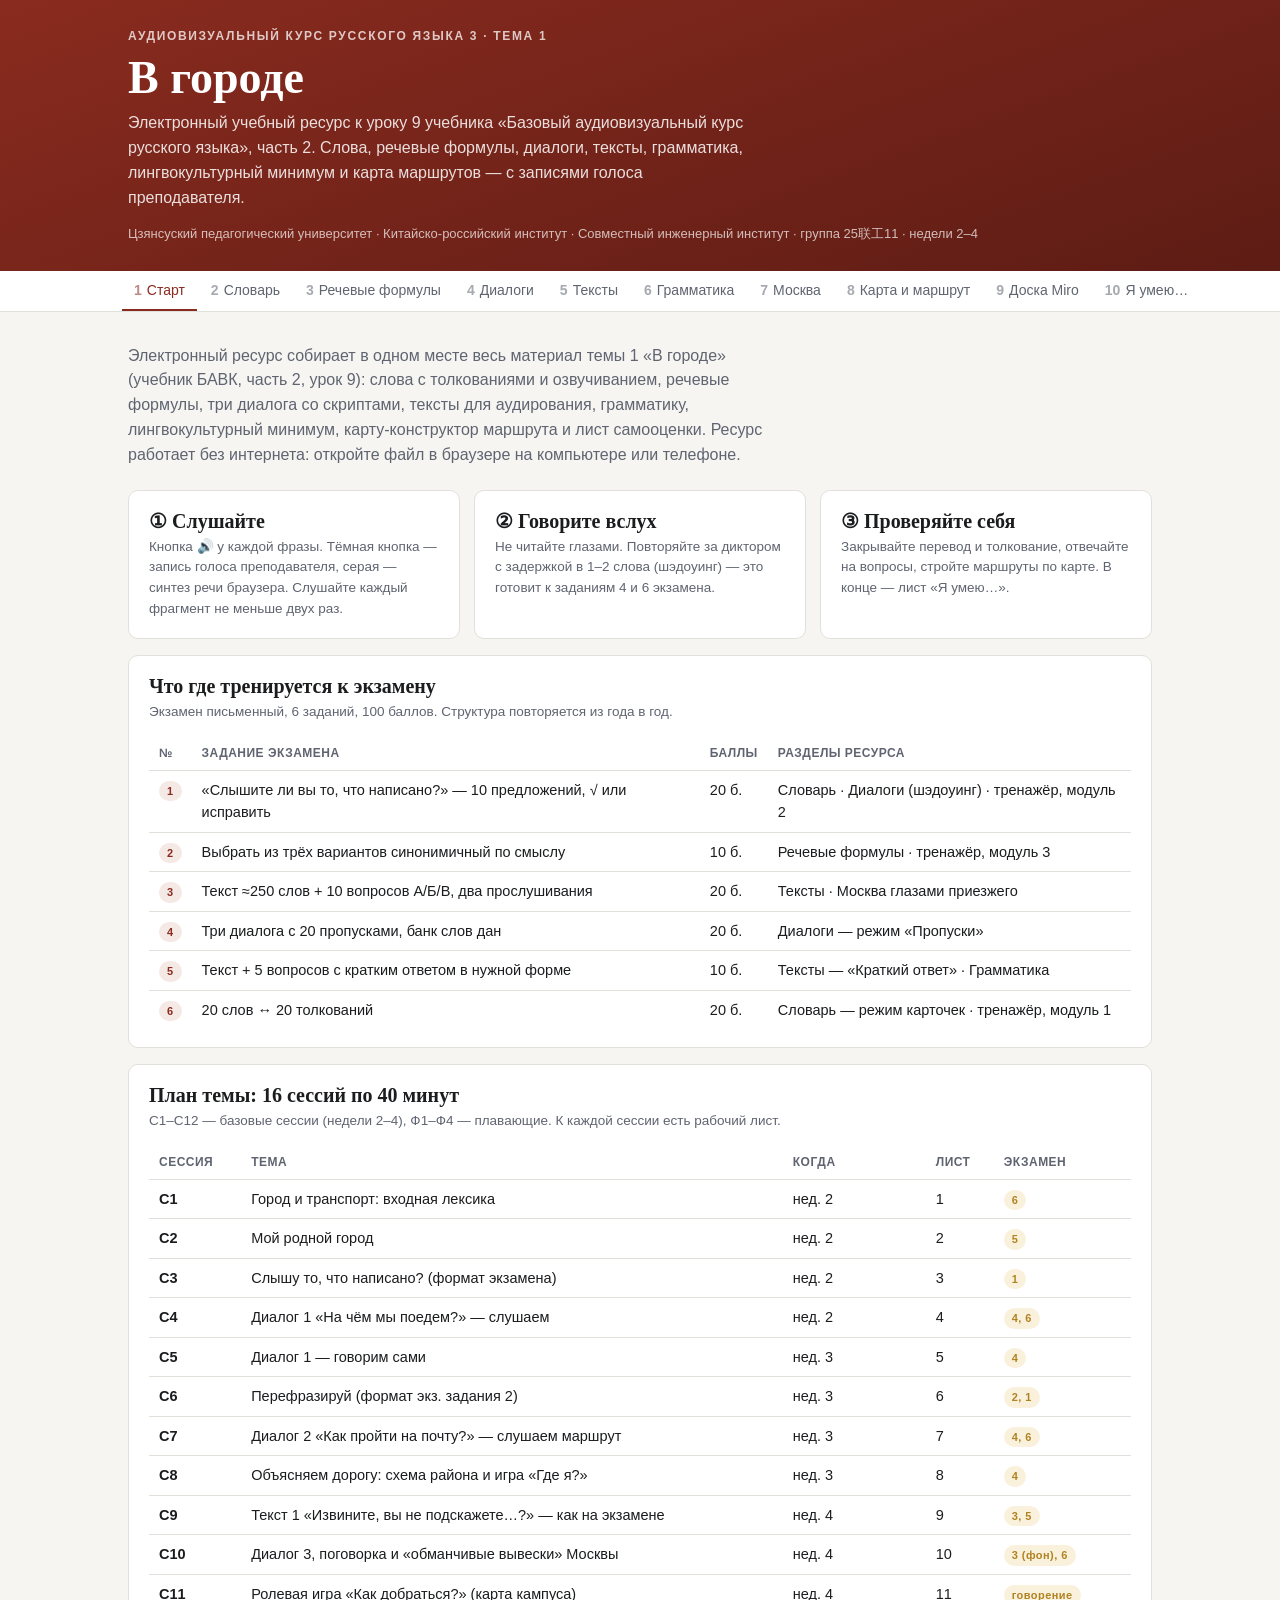
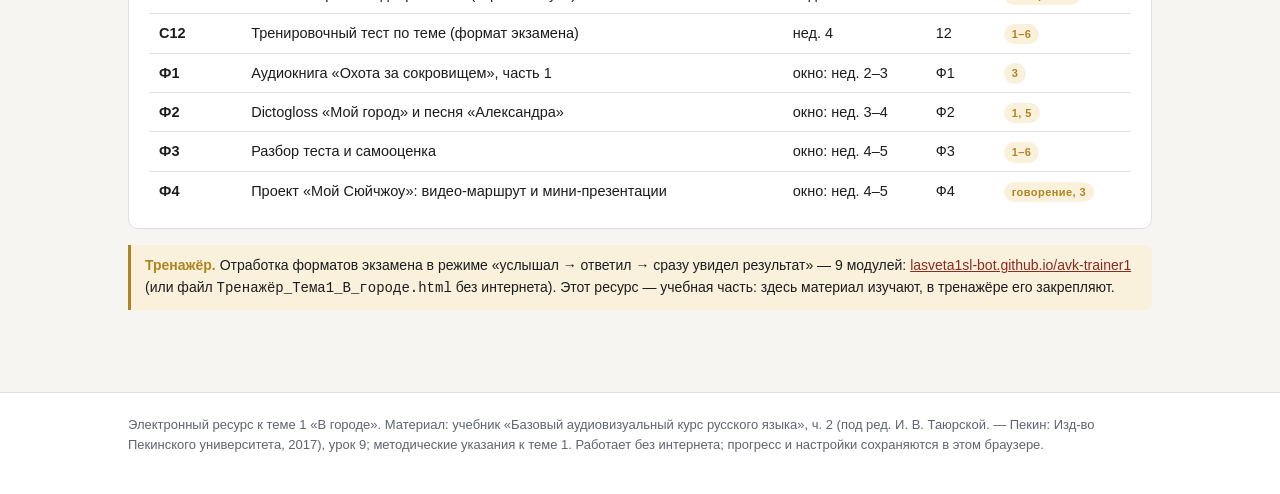
==== index.html @ a02879ca "Add files via upload" ====
<!DOCTYPE html>
<html lang="ru">
<head>
<meta charset="utf-8">
<meta name="viewport" content="width=device-width, initial-scale=1">
<title>В городе · Тема 1 · Аудиовизуальный курс русского языка 3</title>
<style>
:root{
  --bg:#f6f5f2; --card:#fff; --ink:#1b1c1e; --dim:#5f6470; --line:#e2e0da;
  --accent:#8a2b1f; --accent-soft:#f5e9e6; --gold:#b08321; --gold-soft:#faf1dc;
  --ok:#2f6b4f; --ok-soft:#e6f1ea; --no:#a33224; --no-soft:#fbeae7;
  --zh:#3b5aa6; --radius:10px; --mono:ui-monospace,SFMono-Regular,Menlo,monospace;
  --serif:"Iowan Old Style","Palatino Linotype",Palatino,Georgia,serif;
  --sans:-apple-system,BlinkMacSystemFont,"Segoe UI","Helvetica Neue",Arial,sans-serif;
}
@media (prefers-color-scheme:dark){:root{
  --bg:#16171a; --card:#1f2125; --ink:#e9e7e2; --dim:#a0a4ad; --line:#33363c;
  --accent:#e2897a; --accent-soft:#33221f; --gold:#d8b061; --gold-soft:#2e2718;
  --ok:#7bc49b; --ok-soft:#1d2a23; --no:#e58a7c; --no-soft:#2e1f1d; --zh:#8fabe8;
}}
*{box-sizing:border-box}
body{margin:0;background:var(--bg);color:var(--ink);font:16px/1.55 var(--sans);
  -webkit-text-size-adjust:100%}
.wrap{max-width:1060px;margin:0 auto;padding:0 18px}
h1,h2,h3,h4{font-family:var(--serif);font-weight:600;line-height:1.2;margin:0}
a{color:var(--accent)}

/* ---------- шапка ---------- */
header.top{background:linear-gradient(160deg,#8a2b1f,#5d1c14);color:#fff;padding:30px 0 26px}
@media (prefers-color-scheme:dark){header.top{background:linear-gradient(160deg,#5d1c14,#2a100c)}}
header.top .kicker{font:600 12px/1 var(--sans);letter-spacing:.14em;text-transform:uppercase;opacity:.75}
header.top h1{font-size:clamp(30px,5vw,46px);margin:8px 0 6px;color:#fff}
header.top p{margin:0;opacity:.85;max-width:70ch}
header.top .meta{margin-top:14px;font-size:13px;opacity:.7}

nav.tabs{position:sticky;top:0;z-index:40;background:var(--card);border-bottom:1px solid var(--line);
  overflow-x:auto;-webkit-overflow-scrolling:touch}
nav.tabs .inner{display:flex;gap:2px;max-width:1060px;margin:0 auto;padding:0 12px}
nav.tabs button{flex:0 0 auto;background:none;border:0;border-bottom:2px solid transparent;
  padding:12px 12px;font:500 14px/1 var(--sans);color:var(--dim);cursor:pointer;white-space:nowrap}
nav.tabs button:hover{color:var(--ink)}
nav.tabs button.on{color:var(--accent);border-bottom-color:var(--accent)}
nav.tabs button b{font-weight:600;margin-right:5px;opacity:.55;font-variant-numeric:tabular-nums}

section.pane{display:none;padding:26px 0 70px}
section.pane.on{display:block}
.lead{color:var(--dim);max-width:74ch;margin:6px 0 22px}

.card{background:var(--card);border:1px solid var(--line);border-radius:var(--radius);
  padding:18px 20px;margin:0 0 16px}
.card > h3{font-size:20px;margin-bottom:4px}
.card > .sub{color:var(--dim);font-size:13.5px;margin:2px 0 14px}
.grid2{display:grid;grid-template-columns:repeat(auto-fit,minmax(300px,1fr));gap:16px}
.grid2 > *{min-width:0}
.grid3{display:grid;grid-template-columns:repeat(auto-fit,minmax(220px,1fr));gap:14px}

.tag{display:inline-block;font:600 11px/1.5 var(--sans);letter-spacing:.04em;
  padding:2px 8px;border-radius:20px;background:var(--accent-soft);color:var(--accent);vertical-align:middle}
.tag.gold{background:var(--gold-soft);color:var(--gold)}
.tag.ok{background:var(--ok-soft);color:var(--ok)}
.zh{color:var(--zh);font-size:14px}

table{border-collapse:collapse;width:100%;font-size:14.5px}
th,td{text-align:left;vertical-align:top;padding:8px 10px;border-bottom:1px solid var(--line)}
th{font:600 12px/1.4 var(--sans);letter-spacing:.04em;text-transform:uppercase;color:var(--dim)}
tbody tr:last-child td{border-bottom:0}
.scroll{overflow-x:auto}

button.btn{font:500 13.5px/1 var(--sans);padding:8px 13px;border-radius:7px;cursor:pointer;
  border:1px solid var(--line);background:var(--card);color:var(--ink)}
button.btn:hover{border-color:var(--accent);color:var(--accent)}
button.btn.solid{background:var(--accent);border-color:var(--accent);color:#fff}
button.btn.solid:hover{opacity:.9;color:#fff}
button.btn:disabled{opacity:.45;cursor:default}
.row{display:flex;flex-wrap:wrap;gap:8px;align-items:center}
.spacer{flex:1}
input[type=text],input[type=url],select{font:14px var(--sans);padding:8px 10px;border:1px solid var(--line);
  border-radius:7px;background:var(--card);color:var(--ink);min-width:0}
label.sw{display:inline-flex;align-items:center;gap:6px;font-size:13.5px;color:var(--dim);cursor:pointer;user-select:none}

.snd{border:0;background:none;cursor:pointer;font-size:15px;padding:2px 4px;color:var(--accent);line-height:1}
.snd:hover{transform:scale(1.15)}
.snd.tts{color:var(--dim)}
.snd.playing{animation:pulse .7s infinite}
@keyframes pulse{50%{opacity:.35}}

.note{background:var(--gold-soft);border-left:3px solid var(--gold);padding:10px 14px;
  border-radius:0 7px 7px 0;font-size:14px;margin:12px 0}
.note b{color:var(--gold)}

.hidden{display:none !important}
.blur{filter:blur(5px);cursor:pointer;transition:filter .15s}
.blur:hover{filter:blur(2.5px)}

footer{border-top:1px solid var(--line);color:var(--dim);font-size:13px;padding:22px 0 40px;background:var(--card)}
#toast{position:fixed;left:50%;bottom:26px;transform:translateX(-50%);background:#1b1c1e;color:#fff;
  padding:10px 18px;border-radius:8px;font-size:14px;opacity:0;pointer-events:none;transition:opacity .2s;z-index:99}
#toast.on{opacity:.95}

/* словарь */
.vrow{display:grid;grid-template-columns:minmax(150px,1.1fr) minmax(200px,2.2fr) minmax(90px,.8fr) auto;
  gap:10px;align-items:baseline;padding:9px 0;border-bottom:1px solid var(--line)}
.vrow:last-child{border-bottom:0}
.vrow .w{font-weight:600}
.vrow .m{color:var(--dim);font-size:14.5px}
.vrow.done .w{color:var(--ok)}
@media(max-width:640px){.vrow{grid-template-columns:1fr auto}.vrow .m,.vrow .zh{grid-column:1/-1}}
.chk{appearance:none;width:16px;height:16px;border:1.5px solid var(--line);border-radius:4px;cursor:pointer;flex:0 0 auto}
.chk:checked{background:var(--ok);border-color:var(--ok)}
.bar{height:5px;background:var(--line);border-radius:3px;overflow:hidden;margin:8px 0 0}
.bar i{display:block;height:100%;background:var(--ok);width:0;transition:width .25s}

/* диалоги */
.line{display:grid;grid-template-columns:150px 1fr auto;gap:10px;padding:8px 8px;border-radius:7px;align-items:baseline}
.line:hover{background:var(--accent-soft)}
.line.act{background:var(--gold-soft)}
.line .sp{font:600 12px/1.5 var(--sans);letter-spacing:.03em;color:var(--accent);text-transform:uppercase}
@media(max-width:640px){.line{grid-template-columns:1fr auto}.line .sp{grid-column:1/-1}}
.gap{display:inline-block;min-width:74px;border-bottom:1.5px solid var(--accent);text-align:center;
  cursor:pointer;color:transparent;background:var(--accent-soft);border-radius:3px 3px 0 0;padding:0 4px}
.gap.open{color:var(--ink);background:var(--ok-soft);border-color:var(--ok)}
.bank{display:flex;flex-wrap:wrap;gap:6px;margin:0 0 14px}
.bank span{font-size:13px;padding:3px 9px;border:1px solid var(--line);border-radius:20px;background:var(--bg)}

/* тексты, вопросы */
.txt{font:17px/1.7 var(--serif);white-space:pre-wrap;margin:14px 0}
.q{padding:11px 0;border-bottom:1px solid var(--line)}
.q:last-child{border-bottom:0}
.q .qt{font-weight:500;margin-bottom:6px}
.opt{display:block;width:100%;text-align:left;margin:4px 0;padding:7px 11px;border:1px solid var(--line);
  border-radius:7px;background:var(--card);color:var(--ink);cursor:pointer;font:14.5px var(--sans)}
.opt:hover{border-color:var(--accent)}
.opt.right{background:var(--ok-soft);border-color:var(--ok);color:var(--ok);font-weight:600}
.opt.wrong{background:var(--no-soft);border-color:var(--no);color:var(--no)}
.why{font-size:13.5px;color:var(--dim);margin-top:6px;padding-left:11px;border-left:2px solid var(--line)}

/* грамматика */
.decl{border:1px solid var(--line);border-radius:var(--radius);overflow:hidden}
.decl h4{background:var(--accent-soft);color:var(--accent);padding:9px 13px;font-size:15px}
.decl table{font-size:14px}
.decl td:first-child{color:var(--dim);width:64px;font-size:13px}
.decl .wl{padding:9px 13px;font-size:13.5px;color:var(--dim);border-top:1px solid var(--line)}
.chips{display:flex;flex-wrap:wrap;gap:6px}
.chips span{font-size:13.5px;padding:3px 10px;border:1px solid var(--line);border-radius:20px;background:var(--bg)}

/* карта */
.mapgrid{display:grid;grid-template-columns:repeat(5,minmax(0,1fr));gap:6px;max-width:620px;min-width:0}
.cell{aspect-ratio:1.35;border:1px solid var(--line);border-radius:8px;background:var(--card);
  font-size:11.5px;line-height:1.2;padding:5px;cursor:pointer;display:flex;align-items:center;
  justify-content:center;text-align:center;color:var(--ink);overflow-wrap:anywhere;min-width:0}
.cell:hover{border-color:var(--accent)}
.cell.start{background:var(--ok-soft);border-color:var(--ok);color:var(--ok);font-weight:600}
.cell.goal{background:var(--gold-soft);border-color:var(--gold);color:var(--gold);font-weight:600}
.cell.path{background:var(--accent-soft);border-color:var(--accent)}
.route{font:16.5px/1.75 var(--serif);margin:14px 0 0}
.route li{margin:3px 0}

/* miro */
.miro-frame{width:100%;aspect-ratio:16/10;border:1px solid var(--line);border-radius:var(--radius);background:var(--bg)}
.sticker{font:13px/1.5 var(--mono);white-space:pre-wrap;background:var(--bg);border:1px dashed var(--line);
  border-radius:7px;padding:10px 12px;margin:6px 0}

/* самооценка */
.sc{display:grid;grid-template-columns:1fr auto;gap:10px;align-items:center;padding:9px 0;border-bottom:1px solid var(--line)}
.sc:last-of-type{border-bottom:0}
.lv{display:flex;gap:4px}
.lv button{width:30px;height:30px;border-radius:7px;border:1px solid var(--line);background:var(--card);
  color:var(--dim);cursor:pointer;font:600 13px var(--sans)}
.lv button.on{background:var(--ok);border-color:var(--ok);color:#fff}

@media print{
  nav.tabs,.snd,button.btn,#toast{display:none!important}
  section.pane{display:block!important;page-break-before:always}
  body{background:#fff}
  .card{border:0;padding:0}
}
</style>
</head>
<body>
<header class="top"><div class="wrap">
  <div class="kicker">Аудиовизуальный курс русского языка 3 · тема 1</div>
  <h1>В городе</h1>
  <p>Электронный учебный ресурс к уроку 9 учебника «Базовый аудиовизуальный курс русского языка», часть 2.
     Слова, речевые формулы, диалоги, тексты, грамматика, лингвокультурный минимум и карта маршрутов —
     с записями голоса преподавателя.</p>
  <div class="meta">Цзянсуский педагогический университет · Китайско-российский институт ·
     Совместный инженерный институт · группа 25联工11 · недели 2–4</div>
</div></header>

<nav class="tabs"><div class="inner"><button data-tab="start"><b>1</b>Старт</button><button data-tab="vocab"><b>2</b>Словарь</button><button data-tab="formulas"><b>3</b>Речевые формулы</button><button data-tab="dialogs"><b>4</b>Диалоги</button><button data-tab="texts"><b>5</b>Тексты</button><button data-tab="gram"><b>6</b>Грамматика</button><button data-tab="culture"><b>7</b>Москва</button><button data-tab="map"><b>8</b>Карта и маршрут</button><button data-tab="miro"><b>9</b>Доска Miro</button><button data-tab="self"><b>10</b>Я умею…</button></div></nav>
<section class="pane" id="pane-start"><div class="wrap"></div></section><section class="pane" id="pane-vocab"><div class="wrap"></div></section><section class="pane" id="pane-formulas"><div class="wrap"></div></section><section class="pane" id="pane-dialogs"><div class="wrap"></div></section><section class="pane" id="pane-texts"><div class="wrap"></div></section><section class="pane" id="pane-gram"><div class="wrap"></div></section><section class="pane" id="pane-culture"><div class="wrap"></div></section><section class="pane" id="pane-map"><div class="wrap"></div></section><section class="pane" id="pane-miro"><div class="wrap"></div></section><section class="pane" id="pane-self"><div class="wrap"></div></section>
<footer><div class="wrap">
  Электронный ресурс к теме 1 «В городе». Материал: учебник «Базовый аудиовизуальный курс русского языка», ч. 2
  (под ред. И. В. Таюрской. — Пекин: Изд-во Пекинского университета, 2017), урок 9; методические указания к теме 1.
  Работает без интернета; прогресс и настройки сохраняются в этом браузере.
</div></footer>
<div id="toast"></div>

<script type="application/json" id="content">{"vocab":[{"g":"Транспорт и движение","w":"авто́бус","m":"городской транспорт; «сесть на автобус», «ехать на автобусе»","zh":"公交车"},{"g":"Транспорт и движение","w":"тролле́йбус","m":"автобус, который работает от электричества (провода наверху)","zh":"无轨电车"},{"g":"Транспорт и движение","w":"трамва́й","m":"транспорт, который идёт по рельсам на улице","zh":"有轨电车"},{"g":"Транспорт и движение","w":"такси́","m":"машина, которую вызывают; «взять такси»","zh":"出租车"},{"g":"Транспорт и движение","w":"метро́","m":"подземный транспорт; вход — буква «М»","zh":"地铁"},{"g":"Транспорт и движение","w":"ста́нция (метро́)","m":"место, где останавливается поезд метро","zh":"地铁站"},{"g":"Транспорт и движение","w":"остано́вка","m":"место, где останавливается автобус, троллейбус, трамвай","zh":"公交车站"},{"g":"Транспорт и движение","w":"вокза́л","m":"большое здание, откуда уходят поезда","zh":"火车站"},{"g":"Транспорт и движение","w":"переса́дка","m":"переход с одного транспорта на другой; «делать пересадку»","zh":"换乘"},{"g":"Транспорт и движение","w":"прямо́е сообще́ние","m":"можно доехать без пересадки","zh":"直达"},{"g":"Транспорт и движение","w":"вид тра́нспорта","m":"например: автобус, троллейбус, трамвай, такси","zh":"交通工具种类"},{"g":"Транспорт и движение","w":"про́бка","m":"когда на дороге очень много машин и они стоят","zh":"堵车"},{"g":"Транспорт и движение","w":"пассажи́р","m":"человек, который едет на каком-либо транспорте","zh":"乘客"},{"g":"Транспорт и движение","w":"води́тель","m":"человек, который водит машину или автобус","zh":"司机"},{"g":"Транспорт и движение","w":"такси́ст","m":"водитель такси","zh":"出租车司机"},{"g":"Транспорт и движение","w":"час пик","m":"время, когда в транспорте очень много людей","zh":"高峰时段"},{"g":"Транспорт и движение","w":"по́льзоваться (чем?)","m":"«пользоваться автобусом, метро»","zh":"使用（+第五格）"},{"g":"Люди в городе","w":"прохо́жий","m":"человек, который идёт по улице","zh":"路人"},{"g":"Люди в городе","w":"жи́тель","m":"человек, который живёт в городе","zh":"居民"},{"g":"Люди в городе","w":"полице́йский","m":"человек, который следит за порядком на дороге и на улице","zh":"警察"},{"g":"Люди в городе","w":"почтальо́н","m":"человек, который приносит газеты, журналы, письма","zh":"邮递员"},{"g":"Люди в городе","w":"миллионе́р","m":"человек, у которого много денег","zh":"百万富翁"},{"g":"Люди в городе","w":"молодо́й челове́к / де́вушка","m":"так обращаются к незнакомому человеку на улице","zh":"（称呼）小伙子 / 姑娘"},{"g":"Улицы и места","w":"пло́щадь","m":"большое открытое место в городе; «на площади»","zh":"广场"},{"g":"Улицы и места","w":"у́лица","m":"«на улице Пушкина»","zh":"街道"},{"g":"Улицы и места","w":"проспе́кт","m":"большая широкая улица","zh":"大街"},{"g":"Улицы и места","w":"переу́лок","m":"маленькая узкая улица","zh":"小巷"},{"g":"Улицы и места","w":"перекрёсток","m":"четыре дороги: на запад, восток, север и юг; «на перекрёстке»","zh":"十字路口"},{"g":"Улицы и места","w":"перехо́д","m":"место, где можно перейти дорогу","zh":"人行横道"},{"g":"Улицы и места","w":"мост","m":"«перейти / переехать через мост»","zh":"桥"},{"g":"Улицы и места","w":"центр го́рода","m":"главная часть города","zh":"市中心"},{"g":"Улицы и места","w":"окра́ина","m":"часть города далеко от центра","zh":"市郊"},{"g":"Улицы и места","w":"микрорайо́н","m":"новый жилой район города","zh":"小区"},{"g":"Улицы и места","w":"райо́н","m":"часть города","zh":"区"},{"g":"Улицы и места","w":"двор","m":"место между домами; «во дворе дома»","zh":"院子"},{"g":"Улицы и места","w":"зда́ние","m":"большой дом (банк, музей, университет)","zh":"建筑物"},{"g":"Улицы и места","w":"жило́й дом","m":"дом, в котором живут люди","zh":"住宅楼"},{"g":"Улицы и места","w":"по́чта","m":"место, где отправляют письма; «на почте, на почту»","zh":"邮局"},{"g":"Улицы и места","w":"банк","m":"","zh":"银行"},{"g":"Улицы и места","w":"апте́ка","m":"место, где покупают лекарства","zh":"药店"},{"g":"Улицы и места","w":"больни́ца","m":"","zh":"医院"},{"g":"Улицы и места","w":"гости́ница","m":"место, где живут приезжие; «остановиться в гостинице»","zh":"宾馆"},{"g":"Улицы и места","w":"ры́нок","m":"место, где продают продукты и вещи; «на рынке»","zh":"市场"},{"g":"Улицы и места","w":"супермаркет","m":"","zh":"超市"},{"g":"Улицы и места","w":"стадио́н","m":"«на стадионе»","zh":"体育场"},{"g":"Улицы и места","w":"цирк","m":"","zh":"马戏团"},{"g":"Улицы и места","w":"парикма́херская","m":"место, где стригут волосы","zh":"理发店"},{"g":"Улицы и места","w":"газе́тный кио́ск","m":"маленький магазин на улице, где продают газеты, карты","zh":"报刊亭"},{"g":"Улицы и места","w":"заво́д / фа́брика","m":"место, где делают машины (завод) или одежду, продукты (фабрика)","zh":"工厂"},{"g":"Улицы и места","w":"ка́рта го́рода / схе́ма","m":"план города / района","zh":"城市地图 / 示意图"},{"g":"Улицы и места","w":"вы́веска","m":"название магазина на здании","zh":"招牌"},{"g":"Улицы и места","w":"достопримеча́тельность","m":"известное место, которое смотрят туристы","zh":"名胜"},{"g":"Как объяснить дорогу","w":"добра́ться (до чего?)","m":"доехать или дойти","zh":"到达"},{"g":"Как объяснить дорогу","w":"дое́хать (до чего?)","m":"на транспорте","zh":"乘车到达"},{"g":"Как объяснить дорогу","w":"дойти́ (до чего?)","m":"пешком","zh":"走到"},{"g":"Как объяснить дорогу","w":"пройти́ (че́рез что?)","m":"«пройдите через парк»","zh":"穿过"},{"g":"Как объяснить дорогу","w":"перейти́ (доро́гу)","m":"","zh":"过马路"},{"g":"Как объяснить дорогу","w":"поверни́те напра́во / нале́во","m":"","zh":"向右拐 / 向左拐"},{"g":"Как объяснить дорогу","w":"иди́те пря́мо","m":"","zh":"直走"},{"g":"Как объяснить дорогу","w":"сесть на авто́бус № …","m":"","zh":"乘…路公交车"},{"g":"Как объяснить дорогу","w":"прое́хать … остано́вки","m":"«проехать четыре остановки»","zh":"坐…站"},{"g":"Как объяснить дорогу","w":"напро́тив (чего?)","m":"на другой стороне","zh":"在…对面"},{"g":"Как объяснить дорогу","w":"о́коло / ря́дом с","m":"близко","zh":"在…旁边"},{"g":"Как объяснить дорогу","w":"ми́мо (чего?)","m":"«ехать мимо больницы»","zh":"经过"},{"g":"Как объяснить дорогу","w":"обрати́ться (к кому?)","m":"попросить помощи","zh":"求助于"},{"g":"Как объяснить дорогу","w":"спроси́ть (у кого?)","m":"задать вопрос","zh":"向…询问"},{"g":"Как объяснить дорогу","w":"иска́ть","m":"ходить и смотреть, где…","zh":"寻找"},{"g":"Как объяснить дорогу","w":"потеря́ться / заблуди́ться","m":"не знать, где ты и куда идти","zh":"迷路"},{"g":"Как объяснить дорогу","w":"знать то́чно","m":"быть уверенным на 100 %","zh":"确切知道"},{"g":"Как объяснить дорогу","w":"торопи́ться","m":"спешить","zh":"赶时间"},{"g":"Как объяснить дорогу","w":"сро́чно","m":"сейчас же","zh":"紧急地"},{"g":"Оценки и характеристики","w":"удо́бно / неудо́бно","m":"","zh":"方便 / 不方便"},{"g":"Оценки и характеристики","w":"комфо́ртно","m":"удобно","zh":"舒适"},{"g":"Оценки и характеристики","w":"до́рого / недо́рого / дёшево","m":"","zh":"贵 / 不贵 / 便宜"},{"g":"Оценки и характеристики","w":"бы́стро / ме́дленно","m":"","zh":"快 / 慢"},{"g":"Оценки и характеристики","w":"далеко́ / бли́зко","m":"","zh":"远 / 近"},{"g":"Оценки и характеристики","w":"дре́вний / совреме́нный","m":"очень старый / новый","zh":"古老的 / 现代的"},{"g":"Оценки и характеристики","w":"промы́шленный го́род","m":"город, где много заводов и фабрик","zh":"工业城市"},{"g":"Оценки и характеристики","w":"го́род-миллионе́р","m":"город, где живёт больше миллиона человек","zh":"百万人口城市"},{"g":"Оценки и характеристики","w":"столи́ца","m":"главный город страны","zh":"首都"},{"g":"Оценки и характеристики","w":"представле́ние","m":"шоу, спектакль","zh":"演出"},{"g":"Оценки и характеристики","w":"Вот и́менно!","m":"Так и есть!","zh":"正是如此！"},{"g":"Оценки и характеристики","w":"Как же …?","m":"Разве это так?","zh":"怎么会…？"}],"formulas":[{"title":"1. Спрашиваем дорогу · 问路","rows":[["Извините / Простите, вы не подскажете, где здесь почта?","最礼貌的开头：Извините / Простите + вы не подскажете…"],["Скажите, пожалуйста, как пройти на почту / в парк / к вокзалу?","пройти — 步行"],["Скажите, пожалуйста, как проехать / доехать до центра / до вокзала?","проехать / доехать — 乘车"],["Как добраться до гостиницы «Москва»?","добраться — 任何方式到达"],["Это далеко? Можно дойти пешком?",""],["На чём можно доехать? Какой автобус идёт до …?",""],["Простите, ещё раз: около банка направо?","重复确认 — 听不清时一定要问！"],["Спасибо большое! — Не за что. / Пожалуйста.",""]]},{"title":"2. Объясняем дорогу · 指路","rows":[["Идите прямо (по улице Пушкина) до перекрёстка / до парка.","идите прямо до + 第二格"],["На перекрёстке поверните направо / налево.",""],["Пройдите через парк / перейдите дорогу / перейдите через мост.",""],["Дойдите до большого здания — это банк. Около банка поверните направо.",""],["Почта напротив магазина / около остановки / на другой стороне улицы / во дворе дома.","位置词 + 第二格"],["Вам надо сесть на автобус номер 35 и проехать четыре остановки.",""],["Выходите на третьей остановке / на станции «Центральная».",""],["Сначала … , потом … , и сразу увидите …","顺序词"],["Это и есть почта.","“这就是…”"],["К сожалению, не знаю, я не местный / не местная.","不知道时的回答"],["Чтобы добраться до …, вам надо …","本主题的口语核心句型"]]},{"title":"3. Выбираем транспорт · 选择交通工具","rows":[["А на чём мы поедем? Ведь это очень далеко.",""],["Давай поедем на автобусе / на метро / на такси.","на + 第六格"],["Это быстро, удобно и недорого. Многие пользуются этим видом транспорта.","赞成的理由"],["Вот именно! В выходной там будет слишком много людей.","“正是如此！”（反驳）"],["Как же удобно? Ведь надо делать пересадку. Нет прямого сообщения.","反问"],["Ехать на такси быстро и комфортно, но слишком дорого.",""],["Ну, тогда давай … / Может, возьмём такси?",""],["Хорошо, договорились. Поедем на …","结束对话"]]}],"culture":[{"title":"Часть 1. Вывески и ориентиры, которые обманывают приезжего","head":["Что видит приезжий","Что это на самом деле","Как в Сюйчжоу / Китае"],"rows":[["Большая красная буква М","Вход в метро (Московский метрополитен, открыт в 1935 г.; станции в центре — как музеи)","Логотип 地铁 в Сюйчжоу тоже похож на букву; сравните"],["«36,6»","Сеть аптек (36,6 °C — нормальная температура человека)","药店 — зелёный крест"],["«Мегафон», «МТС», «Билайн»","Операторы мобильной связи, а не магазины","中国移动, 中国联通"],["ГУМ","Государственный универсальный магазин на Красной площади — самый известный магазин Москвы (не университет!)","类似北京王府井百货"],["ЦУМ","Центральный универсальный магазин — дорогой универмаг рядом с Большим театром",""],["«Пятёрочка», «Магнит», «Перекрёсток»","Сети супермаркетов (обратите внимание: «Перекрёсток» — и слово из урока, и магазин)","苏果, 华润万家"],["«Почта России»","Почта; синие вывески","中国邮政 — зелёные"],["Красная площадь, Кремль","Главная площадь страны; Кремль — крепость и резиденция президента","天安门广场"],["Большой театр","Главный театр оперы и балета; экзаменационная фраза 2025 г.: «как доехать до Большого театра?»",""],["Пушкинский музей","Музей изобразительных искусств им. А. С. Пушкина (не дом Пушкина!)",""],["Охотный ряд","Станция метро у Красной площади и торговый центр под землёй",""],["Маршрутка","Маленький автобус-микроавтобус; останавливается по просьбе","类似小巴"]]},{"title":"Часть 2. Речевой этикет на улице","head":["Ситуация","Русские говорят","Русские так не говорят"],"rows":[["Обратиться к незнакомому","«Извините, …», «Простите, …», «Скажите, пожалуйста, …»; к молодым — «молодой человек», «девушка»","«Эй!», «Товарищ» (устарело), «Господин/госпожа» на улице, обращение по возрасту («дедушка», «тётя») к незнакомым"],["Спросить дорогу","«Вы не подскажете, как пройти…?», «Как добраться до…?»","«Где почта?» без «извините» звучит грубо"],["Объяснить дорогу","По поворотам и ориентирам: «прямо, потом направо, около банка…»","По сторонам света: «идите на север» (врезка учебника, с. 9)"],["Не знаешь ответа","«К сожалению, не знаю, я не местный/не местная», «Спросите лучше у кого-нибудь ещё»","Молча уйти"],["Переспросить","«Простите, ещё раз: около банка направо?», «Повторите, пожалуйста, медленнее»","Кивать, не поняв (типичная ошибка!)"],["Поблагодарить / ответить","«Спасибо большое!» — «Не за что», «Пожалуйста», «Удачи!»",""]]},{"title":"Часть 3. Поговорки и прецедентные тексты темы","head":["Выражение","Значение и источник","Китайский аналог (предлагают студенты)"],"rows":[["Язык до Киева доведёт","Если спрашивать людей, найдёшь любое место. Диалог 3 урока 9. Киев — древняя столица Руси, куда шли паломники.","鼻子底下就是路 / 路在嘴边"],["Москва не сразу строилась","Ничего не делается сразу, нужны время и терпение. Песня «Александра».","罗马不是一天建成的 / 冰冻三尺非一日之寒"],["Москва слезам не верит","Жалобы и слёзы не помогут — надо действовать. Название фильма 1979 г. (реж. В. Меньшов), «Оскар» 1980 г. за лучший фильм на иностранном языке; три подруги из провинции ищут счастья в Москве.","眼泪解决不了问题"],["Город-миллионер","Город с населением больше миллиона (в России их 16). Сюйчжоу — тоже «город-миллионер».",""],["«Извините, вы не подскажете…?»","Название Текста 1 — самая частотная формула обращения к прохожему в России.","请问…"]]}],"selfcheck":["назвать по-русски 30 мест в городе и 8 видов транспорта","объяснить по-русски значение слов: пересадка, перекрёсток, прохожий, окраина, миллионер","рассказать о своём родном городе (6 предложений)","вежливо спросить дорогу у незнакомого человека и переспросить","объяснить дорогу по схеме (не меньше 4 шагов): «Чтобы добраться до…, вам надо…»","выбрать транспорт и объяснить, почему (быстро / удобно / дорого / пересадка)","услышать разницу: остановка/обстановка, пришла/подошла, двенадцать/двадцать","понять текст о городе (250 слов) с двух прослушиваний и ответить на 10 вопросов","вставить пропущенные слова в диалог учебника на слух","объяснить, что значит «Язык до Киева доведёт» и «Москва не сразу строилась»"],"errmap":[["Не расслышал(а) слово","Микро-аудирование, тренажёр модуль 2, шэдоуинг диалогов"],["Не знал(а) слово","Словарь П-А, тренажёр модуль 1, толкования вслух"],["Не успел(а) записать","Читать вопросы до текста, писать только ключевые слова"],["Не понял(а) вопрос","Подчёркивать вопросительное слово; тренажёр модуль 5"],["Перепутал(а) форму слова (падеж, приставка)","9.4, блок 2 микро-аудирования, карточки-стрелки"]],"decl":[{"n":"1","title":"Мужской род. Твёрдая основа (нулевое окончание)","model":"автобус","forms":[["И.п.","автобус"],["Р.п.","автобуса"],["Д.п.","автобусу"],["В.п.","автобус"],["Т.п.","автобусом"],["П.п.","об автобусе"]],"words":["автобус","троллейбус","вокзал","транспорт","пассажир","почтальон","миллионер","проспект","переулок","перекрёсток","переход","двор","рынок","завод","парк","театр","банк","центр","город"]},{"n":"2","title":"Мужской род. Основа на -й","model":"трамвай","forms":[["И.п.","трамвай"],["Р.п.","трамвая"],["Д.п.","трамваю"],["В.п.","трамвай"],["Т.п.","трамваем"],["П.п.","о трамвае"]],"words":["трамвай","музей"]},{"n":"3","title":"Мужской род. Суффикс -тель","model":"водитель","forms":[["И.п.","водитель"],["Р.п.","водителя"],["Д.п.","водителю"],["В.п.","водителя"],["Т.п.","водителем"],["П.п.","о водителе"]],"words":["водитель","житель"]},{"n":"4","title":"Мужской род. Прилагательное (адъективное склонение)","model":"полицейский","forms":[["И.п.","полицейский"],["Р.п.","полицейского"],["Д.п.","полицейскому"],["В.п.","полицейского"],["Т.п.","полицейским"],["П.п.","о полицейском"]],"words":["полицейский","прохожий"]},{"n":"5","title":"Женский род на -а","model":"остановка","forms":[["И.п.","остановка"],["Р.п.","остановки"],["Д.п.","остановке"],["В.п.","остановку"],["Т.п.","остановкой"],["П.п.","об остановке"]],"words":["остановка","пересадка","пробка","окраина","почта","аптека","гостиница","парикмахерская","столица","карта","дорога"]},{"n":"6","title":"Женский род на -ь","model":"площадь","forms":[["И.п.","площадь"],["Р.п.","площади"],["Д.п.","площади"],["В.п.","площадь"],["Т.п.","площадью"],["П.п.","о площади"]],"words":["площадь","достопримечательность"]},{"n":"7","title":"Средний род на -о","model":"письмо","forms":[["И.п.","письмо"],["Р.п.","письма"],["Д.п.","письму"],["В.п.","письмо"],["Т.п.","письмом"],["П.п.","о письме"]],"words":["письмо"]},{"n":"8","title":"Средний род на -ие","model":"здание","forms":[["И.п.","здание"],["Р.п.","здания"],["Д.п.","зданию"],["В.п.","здание"],["Т.п.","зданием"],["П.п.","о здании"]],"words":["здание","представление","сообщение"]},{"n":"9","title":"Несклоняемые","model":"—","forms":[],"words":["метро","такси"]}],"vna":{"v":["в городе","в центре города","в микрорайоне","в университете","в банке","в театре","в музее","в гостинице","в аптеке","в парикмахерской","в метро","в автобусе","в троллейбусе","в трамвае","в такси","в переулке","во дворе"],"na":["на остановке","на площади","на проспекте","на перекрёстке","на переходе","на рынке","на почте","на заводе","на вокзале","на окраине города"],"tr":["на автобусе","на троллейбусе","на трамвае","на такси","на метро","пешком"]},"coll":{"gen":["вид транспорта","центр города","окраина города","житель города","станция метро","вход метро","карта Москвы","название магазина","час пик","остановка автобуса","водитель автобуса","площадь города","выход из метро","пересадка с одного транспорта на другой"],"dat":["обратиться к полицейскому","обратиться к водителю","обратиться к прохожему","обратиться к бабушке","подойти к полицейскому","помочь пассажиру","ехать к вокзалу","идти к остановке"],"acc":["взять такси","вызвать такси","перейти дорогу","искать гостиницу","искать почту","увидеть площадь","увидеть метро","отправить письмо","купить карту","выбрать транспорт","пройти парк","посетить музей","сфотографировать Кремль","билет на автобус","билет на трамвай"],"ins":["пользоваться транспортом","быть миллионером","быть пассажиром","работать водителем"],"prep":["в городе","в центре города","на окраине города","в микрорайоне","на остановке","в гостинице","на вокзале","в метро","на площади","на перекрёстке","в парке","на улице","в университете","в автобусе","на почте","в аптеке","на рынке","в театре","в музее","ехать на автобусе","ехать на метро","ехать на трамвае","ехать на такси"]},"wordlists":{"adj":["промышленный","центральный","древний","современный","городской","новый","жилой","большой","маленький","широкий","узкий","открытый","главный","известный","подземный","прямой","молодой","добрый","красивый","старинный","северный","южный","зелёный","незнакомый"],"verb":["добраться","дойти","доехать","обратиться","искать","потеряться","знать","торопиться","ехать","ездить","идти","пройти","перейти","повернуть","сесть","выйти","войти","ждать","жить","работать","строить","пользоваться","любить","нравиться","встретиться","спросить","сказать","объяснить","помочь","отправить","пригласить","выбрать","сфотографировать","вернуться"],"adv":["пешком","срочно","комфортно","удобно","быстро","медленно","долго","далеко","недалеко","прямо","направо","налево","здесь","там","сразу","недавно","точно","потом","сначала","наконец-то"]},"sessions":[{"id":"С1","t":"Город и транспорт: входная лексика","sheet":"1","ex":"6","time":"0–3 Старт | 3–12 9.1 «Город или транспорт?» | 12–20 Толкования (з. 2) | 20–28 Проверка «по кругу» | 28–36 Лексика + говорение (з. 3) | 36–40 Выходной билет","week":"нед. 2"},{"id":"С2","t":"Мой родной город","sheet":"2","ex":"5","time":"0–4 Разминка «Счёт слов» (9.6) | 4–12 9.2 (А) краткие ответы | 12–24 9.2 (Б) рассказ: думай — пара — группа | 24–34 9.3 ударение | 34–40 Итог + ДЗ","week":"нед. 2"},{"id":"С3","t":"Слышу то, что написано? (формат экзамена)","sheet":"3","ex":"1","time":"0–5 Микро-аудирование: приставки | 5–13 9.4 падеж и приставка | 13–17 Объяснение формата | 17–32 9.5 (1–9) «Слышу то, что написано?» | 32–37 Подсчёт баллов | 37–40 Выходной билет","week":"нед. 2"},{"id":"С4","t":"Диалог 1 «На чём мы поедем?» — слушаем","sheet":"4","ex":"4, 6","time":"0–5 Проверка ДЗ 9.7 (А) | 5–9 До прослушивания | 9–15 1-е прослушивание | 15–23 2-е прослушивание: да/нет | 23–32 3-е прослушивание: шэдоуинг | 32–37 Порядок реплик | 37–40 Выходной билет","week":"нед. 2"},{"id":"С5","t":"Диалог 1 — говорим сами","sheet":"5","ex":"4","time":"0–8 Пропуски (экз. формат) | 8–15 Ролевое чтение | 15–20 Опоры для вариации | 20–32 «На чём поедем в Сюйчжоу?» | 32–37 Обратная связь | 37–40 Выходной билет + ДЗ","week":"нед. 3"},{"id":"С6","t":"Перефразируй (формат экз. задания 2)","sheet":"6","ex":"2, 1","time":"0–5 Объяснение формата | 5–15 Набор 1 (5 сообщений) | 15–23 Набор 2 (5 сообщений) | 23–33 Сами перефразируем | 33–38 Мини-контроль 9.5 (6–9) | 38–40 ДЗ","week":"нед. 3"},{"id":"С7","t":"Диалог 2 «Как пройти на почту?» — слушаем маршрут","sheet":"7","ex":"4, 6","time":"0–4 TPR: команды маршрута | 4–10 Речевые формулы | 10–14 Проверка ДЗ 9.8 (А) | 14–22 1-е прослушивание: маршрут на схеме | 22–32 2-е прослушивание: вопросы и да/нет | 32–37 Шэдоуинг с характером | 37–40 Выходной билет","week":"нед. 3"},{"id":"С8","t":"Объясняем дорогу: схема района и игра «Где я?»","sheet":"8","ex":"4","time":"0–8 Диалог 2 с пропусками | 8–12 9.10 (А) прогноз | 12–20 9.10 (Б) проверка | 20–34 Игра «Где я?» (9.10 В) | 34–38 Итог | 38–40 Выходной билет","week":"нед. 3"},{"id":"С9","t":"Текст 1 «Извините, вы не подскажете…?» — как на экзамене","sheet":"9","ex":"3, 5","time":"0–3 Правило экзамена | 3–15 Два прослушивания | 15–21 Задание 5 — краткие ответы | 21–33 9.11 (В) вопросы с «или» | 33–38 Стратегии | 38–40 ДЗ","week":"нед. 4"},{"id":"С10","t":"Диалог 3, поговорка и «обманчивые вывески» Москвы","sheet":"10","ex":"3 (фон), 6","time":"0–6 Вывески-квиз | 6–10 До прослушивания | 10–17 1-е прослушивание | 17–25 2-е прослушивание: цепочка помощников | 25–35 Пересказ от лица Насти | 35–40 Поговорки о Москве","week":"нед. 4"},{"id":"С11","t":"Ролевая игра «Как добраться?» (карта кампуса)","sheet":"11","ex":"говорение","time":"0–4 Рассказы из ДЗ (быстро) | 4–8 Правила игры | 8–32 Три раунда по 8 минут | 32–38 Показ и разбор | 38–40 ДЗ","week":"нед. 4"},{"id":"С12","t":"Тренировочный тест по теме (формат экзамена)","sheet":"12","ex":"1–6","time":"0–3 Инструктаж | 3–9 Задание 1 | 9–13 Задание 2 | 13–21 Задание 3 | 21–28 Задание 4 | 28–33 Задание 5 | 33–38 Задание 6 | 38–40 Сбор","week":"нед. 4"},{"id":"Ф1","t":"Аудиокнига «Охота за сокровищем», часть 1","sheet":"Ф1","ex":"3","time":"0–4 До прослушивания | 4–12 1-е прослушивание: маршрут | 12–20 2-е прослушивание: 5 вопросов | 20–30 «Что мы знаем точно» | 30–38 Краткий пересказ | 38–40 ДЗ","week":"окно: нед. 2–3"},{"id":"Ф2","t":"Dictogloss «Мой город» и песня «Александра»","sheet":"Ф2","ex":"1, 5","time":"0–3 Правила dictogloss | 3–9 Два прослушивания | 9–19 Восстановление в тройках | 19–25 Сравнение с оригиналом | 25–37 Песня «Александра» | 37–40 Выходной билет","week":"окно: нед. 3–4"},{"id":"Ф3","t":"Разбор теста и самооценка","sheet":"Ф3","ex":"1–6","time":"0–10 Проверка по ключу | 10–18 Карта ошибок | 18–30 Разбор трудных пунктов | 30–38 Самооценка «Я умею» | 38–40 ДЗ","week":"окно: нед. 4–5"},{"id":"Ф4","t":"Проект «Мой Сюйчжоу»: видео-маршрут и мини-презентации","sheet":"Ф4","ex":"говорение, 3","time":"0–5 Задача | 5–17 Подготовка | 17–32 Выступления | 32–38 Обратная связь | 38–40 Выходной билет","week":"окно: нед. 4–5"}],"dialogs":[{"title":"Диалог 1. На чём мы поедем?","bank":["билеты","пригласить","представление","цирк","автобусе","удобно","транспорта","выходной","трамвае","пересадку","сообщения","такси","миллионер","дорого"],"lines":[["ОЛЯ","Настя, привет! Что это у тебя?"],["НАСТЯ","Это [билеты] в цирк. Хочу [пригласить] тебя на завтрашнее [представление]."],["ОЛЯ","Спасибо! С удовольствием. А на чём мы поедем? Ведь [цирк] очень далеко от нашего университета."],["НАСТЯ","Давай поедем на [автобусе]. Это быстро, [удобно] и недорого. Многие люди пользуются этим видом [транспорта]."],["ОЛЯ","Вот именно! Завтра [выходной] и в автобусе будет слишком много людей."],["НАСТЯ","Ну, тогда давай поедем на [трамвае]. Трамвай идёт медленнее автобуса, но добираться на нём тоже удобно и недорого."],["ОЛЯ","Как же удобно? Если ехать на трамвае, надо делать [пересадку]. От нашего университета до площади, где находится цирк, нет прямого [сообщения], если ехать на трамвае."],["НАСТЯ","Ах, да! Я совсем забыла. Что же делать? Может, возьмём [такси]?"],["ОЛЯ","Ты [миллионер]? Ездить на такси, конечно, быстро и комфортно, но слишком [дорого]!"],["НАСТЯ","Какой вид транспорта выбрать?"]]},{"title":"Диалог 2. Как пройти на почту?","bank":["пройти","прямо","почта","банк","направо","парка","Пройдите","увижу","торопитесь","магазин","остановка","сесть","довезите","отправить"],"lines":[["МОЛОДОЙ ЧЕЛОВЕК","Скажите, пожалуйста, как [пройти] на почту?"],["ТАКСИСТ","Идите [прямо], на перекрёстке увидите большое здание…"],["МОЛОДОЙ ЧЕЛОВЕК","Это и есть [почта]? Спасибо!"],["ТАКСИСТ","Нет. Я же говорю вам: идите прямо, на перекрёстке увидите большое здание, это [банк]. Около банка поверните [направо] и…"],["МОЛОДОЙ ЧЕЛОВЕК","Там будет почта!"],["ТАКСИСТ","Ещё нет. Около банка поверните направо и идите прямо до центрального [парка]. [Пройдите] через парк и сразу…"],["МОЛОДОЙ ЧЕЛОВЕК","И сразу [увижу] почту!"],["ТАКСИСТ","Молодой человек, куда вы так [торопитесь]? Дойдёте до центрального парка, пройдёте через парк и сразу увидите большой книжный [магазин]. Напротив магазина…"],["МОЛОДОЙ ЧЕЛОВЕК","Почта!"],["ТАКСИСТ","Напротив магазина автобусная [остановка]. Вам надо [сесть] на автобус номер…"],["МОЛОДОЙ ЧЕЛОВЕК","Пожалуйста, [довезите] меня до почты! Мне надо срочно [отправить] это письмо."],["ТАКСИСТ","Пожалуйста! Я вас быстро довезу!"]]},{"title":"Диалог 3. Язык до Киева доведёт","bank":["соскучилась","устала","искала","далеко","полицейского","точно","обратилась","построили","водителю","почтальона","Москва","Киева"],"lines":[["ВАН ЛИ","Здравствуй, Настя! Наконец-то ты приехала!"],["НАСТЯ","Ван Ли! Я так рада тебя видеть! Как я [соскучилась]!"],["ВАН ЛИ","Ты [устала]? Наверное, долго [искала], ведь эта маленькая гостиница находится очень [далеко] от центра города."],["НАСТЯ","Ничего! Язык до Киева доведёт. Сначала я спросила у [полицейского]: он сказал, что не знает [точно], где эта гостиница, но знает точно, что не в центре города."],["ВАН ЛИ","А потом?"],["НАСТЯ","Потом я [обратилась] к бабушке на улице. Она сказала, что гостиница новая, недавно [построили], наверное, в новом микрорайоне, на севере города."],["ВАН ЛИ","Действительно, в новом микрорайоне на севере города."],["НАСТЯ","Я обратилась к [водителю] автобуса. Он сказал, что в северном микрорайоне действительно недавно построили новую гостиницу. А здесь я увидела [почтальона] и спросила у него, где находится новая гостиница. Он мне всё точно объяснил."],["ВАН ЛИ","Ой, Настя, почему ты всё время говоришь «язык до Киева доведёт»? Ведь моя гостиница называется «[Москва]». Надо говорить «язык до Москвы доведёт»."],["НАСТЯ","Ван Ли, я действительно нашла твою гостиницу «Москва» на окраине города, потому что… язык до [Киева] доведёт!"]]}],"texts":[{"title":"Текст 1. Извините, вы не подскажете, где здесь…?","words":291,"text":"Москва! Сколько людей мечтает приехать сюда! Но ещё больше людей мечтает здесь жить! Каждый, кто приезжает в Москву, влюбляется в этот город. Ему хочется верить, что он живёт, жил и будет жить именно здесь, даже если он приехал в Москву только на неделю. Я приехал в Москву три дня назад. Всё в этом городе мне очень нравилось! Я ехал в метро, и мне это очень нравилось! Я гулял по Красной площади и был на экскурсии в Кремле, и мне это тоже очень нравилось! Я просто смотрел на старинные и современные дома на улицах города, и мне это нравилось не меньше! Но тут случилось так, что я потерялся. И мне это не нравилось. Хорошо, что я помнил название гостиницы, в которой жил — гостиница «Московская». — Простите, — обратился я к прохожему на улице. — Вы не подскажете, как мне доехать до гостиницы «Московская»? — Садитесь на метро. И поезжайте в центр города. Гостиница «Московская» находится в центре, — сказал он. Я поблагодарил этого доброго молодого человека, но засомневался, поэтому решил спросить у другого прохожего. — Извините, вы не скажете, как добраться до гостиницы «Московская»? — Сейчас вам нужно сесть на автобус номер тридцать пять и проехать четыре остановки. Гостиница во дворе дома. Спросите у прохожих. — Спасибо, — сказал я, — и поспешил на остановку. Но тут заметил, что автобус номер тридцать пять идёт не в центр, а в южный микрорайон. Тогда я решил спросить у человека, который стоял на остановке. Он сказал, что если я пойду прямо, а потом поверну направо, я сразу же увижу гостиницу «Московская». Я пошёл прямо и повернул направо. Там действительно была гостиница. Но не «Московская», а «Москва». А рядом стоял газетный киоск. Тогда я подошёл к газетному киоску и купил карту Москвы. Уж она-то точно скажет, где гостиница «Московская».","qs":[["Когда я приехал в Москву?",["я живу здесь всю жизнь","три дня назад","год назад"],1],["Что мне не нравилось?",["то, что я не мог найти дорогу","то, что я ездил в метро","то, что я был в Кремле"],0],["Что было хорошо?",["у меня была карта Москвы","я не забыл название своей гостиницы","в Москве много гостиниц"],1],["Что сказал первый прохожий?",["ехать на автобусе 35","ехать на метро в центр","идти пешком"],1],["Что сказал второй прохожий?",["сесть на автобус 35 и проехать 4 остановки","ехать на метро","взять такси"],0],["Куда идёт автобус номер 35?",["в центр","в южный микрорайон","к гостинице «Московская»"],1],["Что я увидел, когда пошёл прямо и повернул направо?",["гостиницу «Московская»","гостиницу «Москва»","станцию метро"],1],["Кто из прохожих дал точную информацию?",["первый","второй","никто"],2],["Что я купил в газетном киоске?",["газету","путеводитель","карту Москвы"],2],["Как я гулял по Москве?",["с друзьями","с экскурсией по Кремлю и один по улицам","только на такси"],1]],"short":[["Я приехал в Москву (когда?)",["три дня назад","3 дня назад"]],["Я жил (где?) — в гостинице …",["московская","в гостинице московская","в гостинице «московская»"]],["Второй прохожий сказал сесть на автобус (номер?)",["35","тридцать пять","номер 35"]],["Проехать (сколько?) остановки",["4","четыре","четыре остановки","4 остановки"]],["В киоске я купил (что?)",["карту москвы","карту","карта москвы"]]]},{"title":"Ван Ли едет на Красную площадь","words":230,"text":"Ван Ли приехал в Москву учиться. Он живёт в общежитии на окраине города, в северном микрорайоне. В первое воскресенье Ван Ли решил поехать на Красную площадь. Он вышел из общежития и дошёл до автобусной остановки. Автобус номер двенадцать подошёл через пять минут. Ван Ли проехал три остановки и вышел около станции метро. Он увидел большую красную букву «М» и понял: это вход в метро. В метро было много людей, потому что был выходной. Ван Ли долго смотрел на схему метро, но ничего не понял: станций было слишком много. Тогда он обратился к девушке, которая стояла рядом: «Извините, вы не подскажете, как доехать до Красной площади?» Девушка сказала: «Вам надо доехать до станции «Охотный ряд». Это семь остановок, без пересадки». Ван Ли поблагодарил девушку и сел в поезд. Через двадцать минут он вышел на станции «Охотный ряд», поднялся наверх и увидел большое красивое здание с вывеской «ГУМ». Ван Ли подумал, что это университет, но прохожий объяснил ему, что ГУМ — это Государственный универсальный магазин, самый известный магазин Москвы. Напротив магазина была Красная площадь и Кремль. Ван Ли сфотографировал Кремль и отправил фотографию родителям в Сюйчжоу. Вечером он вернулся в общежитие на метро и на автобусе. Он очень устал, но был счастлив: теперь он знает, что язык до Киева доведёт.","qs":[["Зачем Ван Ли приехал в Москву?",["работать","учиться","отдыхать"],1],["Где живёт Ван Ли?",["в гостинице в центре","в общежитии на окраине","в квартире в центре"],1],["Когда он поехал на Красную площадь?",["в первую субботу","в первое воскресенье","в первый понедельник"],1],["Сколько остановок он проехал на автобусе?",["три","пять","семь"],0],["Что означает красная буква «М»?",["магазин","музей","метро"],2],["Почему в метро было много людей?",["был выходной","было раннее утро","был праздник"],0],["К кому обратился Ван Ли в метро?",["к полицейскому","к девушке","к водителю"],1],["До какой станции ему надо было доехать?",["«Центральная»","«Охотный ряд»","«Красная площадь»"],1],["Что такое ГУМ?",["университет","магазин","музей"],1],["На чём Ван Ли вернулся в общежитие?",["на такси","на метро и автобусе","пешком"],1]],"short":[["Ван Ли живёт (где?) — в общежитии …",["на окраине","на окраине города","в северном микрорайоне"]],["Автобус номер (?)",["12","двенадцать"]],["До «Охотного ряда» (сколько?) остановок",["7","семь","семь остановок","7 остановок"]],["ГУМ — это (что?)",["магазин","государственный универсальный магазин","универсальный магазин"]],["Он отправил фотографию (кому?)",["родителям","родителям в сюйчжоу"]]]},{"title":"Мой район (задание 5)","words":110,"text":"Я живу в новом микрорайоне на юге города. Мой адрес: улица Гагарина, дом семь, квартира сорок два. Рядом с домом есть станция метро, поэтому до университета я езжу на метро: это быстро и недорого, всего двадцать минут. Около дома есть супермаркет, аптека и парикмахерская, а напротив — большой парк. В выходные я гуляю в парке с друзьями или катаюсь на велосипеде. В нашем районе нет театра и музея, но до центра города можно доехать на автобусе номер сорок пять за полчаса. Мне нравится мой район, потому что здесь тихо и много зелени.","qs":[["Где живёт автор?",["в центре","в новом микрорайоне на юге","на севере города"],1],["Как он едет в университет?",["на автобусе","на метро","на велосипеде"],1],["Сколько идёт дорога до университета?",["20 минут","полчаса","час"],0],["Чего нет в районе?",["аптеки","парка","театра и музея"],2],["Какой автобус идёт в центр?",["45","54","12"],0]],"short":[["Я живу (где?)",["в новом микрорайоне","в микрорайоне","в новом микрорайоне на юге города","на юге города"]],["До университета я езжу (на чём?)",["на метро","метро"]],["Дорога занимает (сколько?)",["20 минут","двадцать минут","20"]],["Напротив дома находится (что?)",["парк","большой парк"]],["В центр можно доехать на автобусе (номер?)",["45","сорок пять"]]]}],"quiz":[["Большая красная буква «М» на улице — что это?",["магазин","метро","музей"],1,"Вход в метро. В Москве метро открыто с 1935 года."],["Вывеска «36,6» — что это?",["дешёвый магазин","аптека","кафе"],1,"36,6 °C — нормальная температура человека. Сеть аптек."],["Вывеска «Мегафон» — что это?",["очень большой супермаркет","оператор мобильной связи","магазин музыки"],1,""],["ГУМ — это…",["Государственный университет Москвы","Государственный универсальный магазин","Городское уникальное место"],1,"Самый известный магазин Москвы, на Красной площади."],["«Пятёрочка», «Магнит», «Перекрёсток» — это…",["станции метро","сети супермаркетов","банки"],1,"«Перекрёсток» — и слово из урока, и магазин!"],["Как вежливо обратиться к незнакомому человеку на улице?",["Эй, ты!","Извините, вы не подскажете…?","Товарищ, где почта?"],1,""],["Как русские объясняют дорогу?",["по сторонам света: «идите на север»","по ориентирам и поворотам: «прямо, у банка направо»","только по номерам домов"],1,"Врезка учебника: русские так не говорят — «идите на север»."],["«Язык до Киева доведёт» значит…",["надо учить украинский язык","если спрашивать людей, найдёшь любое место","Киев далеко"],1,"Диалог 3 урока 9."],["«Москва не сразу строилась» значит…",["Москва — старый город","ничего не делается сразу, нужно терпение","в Москве много строек"],1,"Из песни «Александра»."],["«Москва слезам не верит» значит…",["слёзы не помогут — надо действовать","в Москве никто не плачет","москвичи не верят приезжим"],0,"Фильм 1979 г., «Оскар» 1980 г."],["Вы не знаете, где находится место, о котором вас спросили. Что сказать?",["Не знаю.","К сожалению, не знаю, я не местный.","Идите на север."],1,""],["Вы не поняли объяснение. Что сказать?",["Спасибо! (и уйти)","Простите, ещё раз: около банка направо?","Вы говорите слишком быстро!"],1,"Переспросить — нормально и вежливо."],["К молодому мужчине на улице обращаются…",["мальчик","молодой человек","господин"],1,""],["«Большой театр» — это…",["большой кинотеатр","главный театр оперы и балета","стадион"],1,"Из экзамена: «как доехать до Большого театра?»"]],"map":{"cells":[["Станция метро","Остановка","ВОРОТА","Банк","Почта"],["Библиотека","Корпус № 3","Площадь","Корпус № 1","Медпункт"],["Стадион","Столовая","Парк","Супермаркет","Кафе"],["Спортзал","Общежитие № 5","Общежитие № 6","Парикмахерская","Южные ворота"],["Рынок","Аптека","Кинотеатр","Гостиница","Вокзал"]],"gen":[["Станции метро","Остановки","Ворот","Банка","Почты"],["Библиотеки","Корпуса № 3","Площади","Корпуса № 1","Медпункта"],["Стадиона","Столовой","Парка","Супермаркета","Кафе"],["Спортзала","Общежития № 5","Общежития № 6","Парикмахерской","Южных ворот"],["Рынка","Аптеки","Кинотеатра","Гостиницы","Вокзала"]],"dat":[["Станции метро","Остановке","Воротам","Банку","Почте"],["Библиотеке","Корпусу № 3","Площади","Корпусу № 1","Медпункту"],["Стадиону","Столовой","Парку","Супермаркету","Кафе"],["Спортзалу","Общежитию № 5","Общежитию № 6","Парикмахерской","Южным воротам"],["Рынку","Аптеке","Кинотеатру","Гостинице","Вокзалу"]],"prep":[["с","с","из","из","с"],["из","из","с","из","из"],["с","из","из","из","из"],["из","из","из","из","из"],["с","из","из","из","с"]]}}</script>
<script type="application/json" id="audio">{"w|автобус":"[data-uri]","m|автобус":"[data-uri]","w|троллейбус":"[data-uri]","m|троллейбус":"[data-uri]","w|трамвай":"[data-uri]","m|трамвай":"[data-uri]","w|такси":"[data-uri]","m|такси":"[data-uri]","w|метро":"[data-uri]","m|метро":"[data-uri]","w|остановка":"[data-uri]","m|остановка":"[data-uri]","w|вокзал":"[data-uri]","m|вокзал":"[data-uri]","w|пересадка":"[data-uri]","m|пересадка":"[data-uri]","w|прямое сообщение":"[data-uri]","m|прямое сообщение":"[data-uri]","w|вид транспорта":"[data-uri]","m|вид транспорта":"[data-uri]","w|пробка":"[data-uri]","m|пробка":"[data-uri]","w|пассажир":"[data-uri]","m|пассажир":"[data-uri]","w|водитель":"[data-uri]","m|водитель":"[data-uri]","w|час пик":"[data-uri]","m|час пик":"[data-uri]","w|прохожий":"[data-uri]","m|прохожий":"[data-uri]","w|житель":"[data-uri]","m|житель":"[data-uri]","w|полицейский":"[data-uri]","m|полицейский":"[data-uri]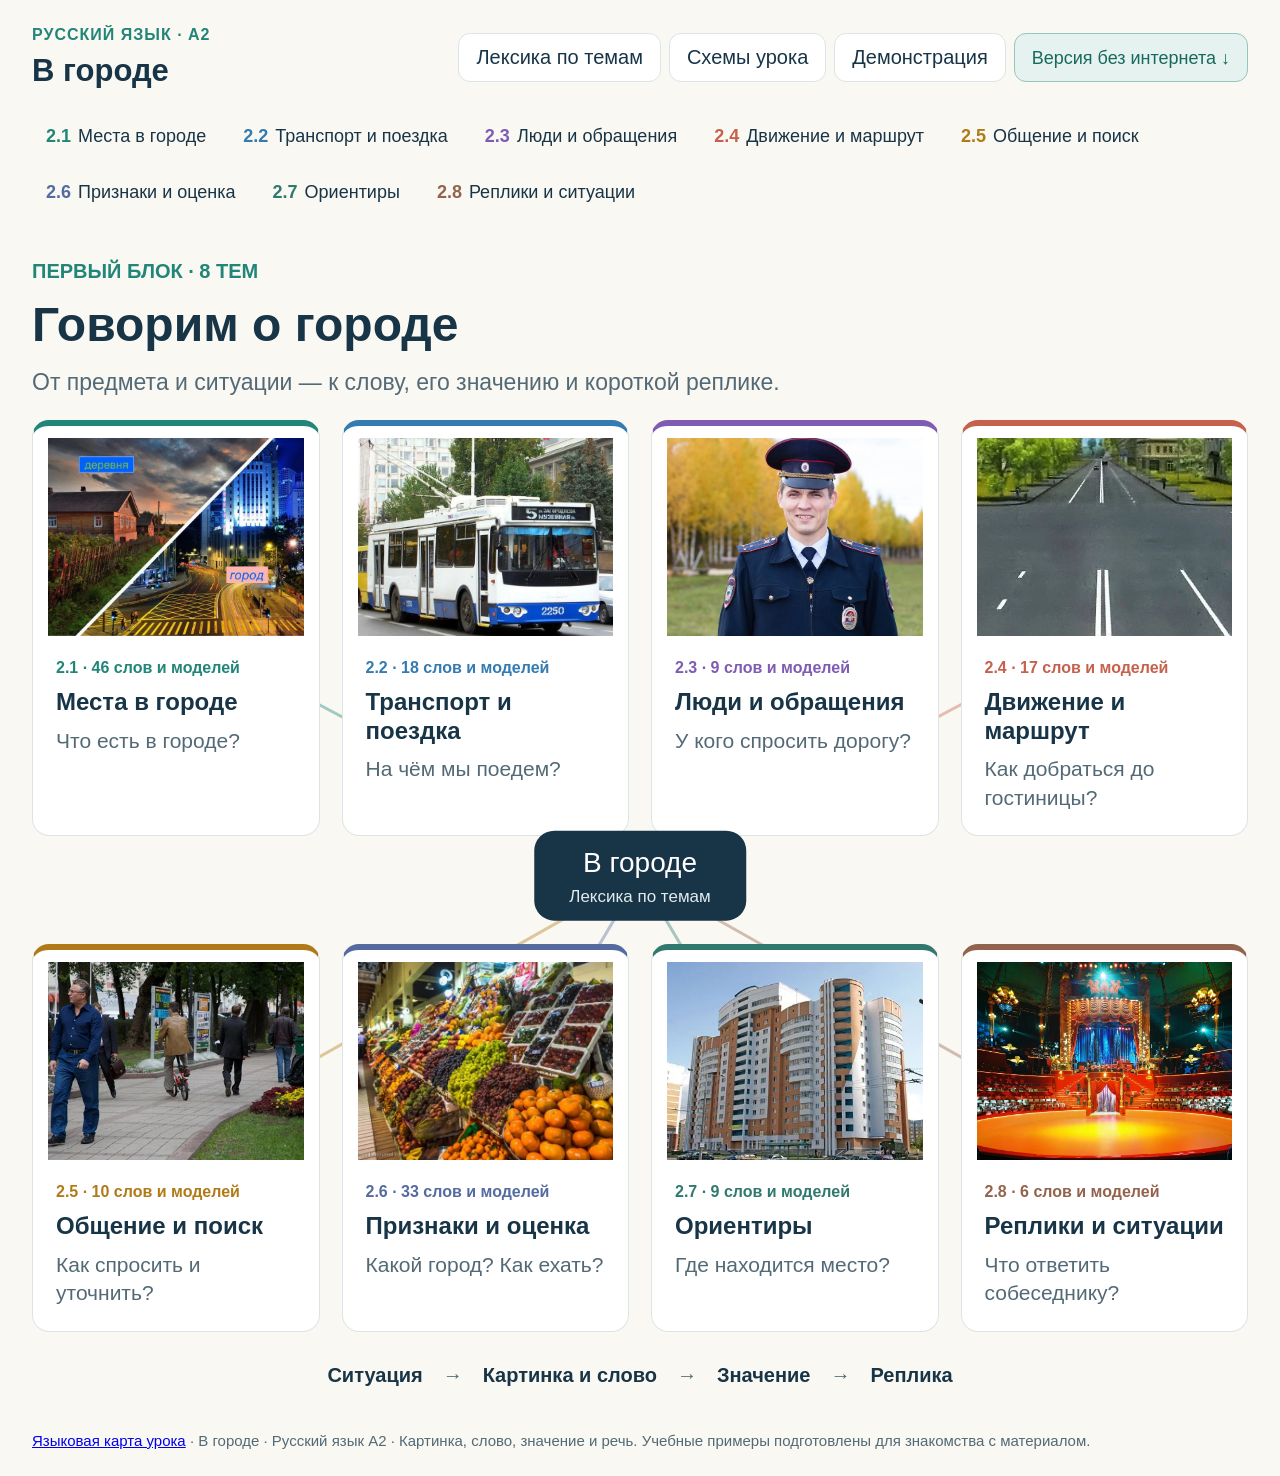
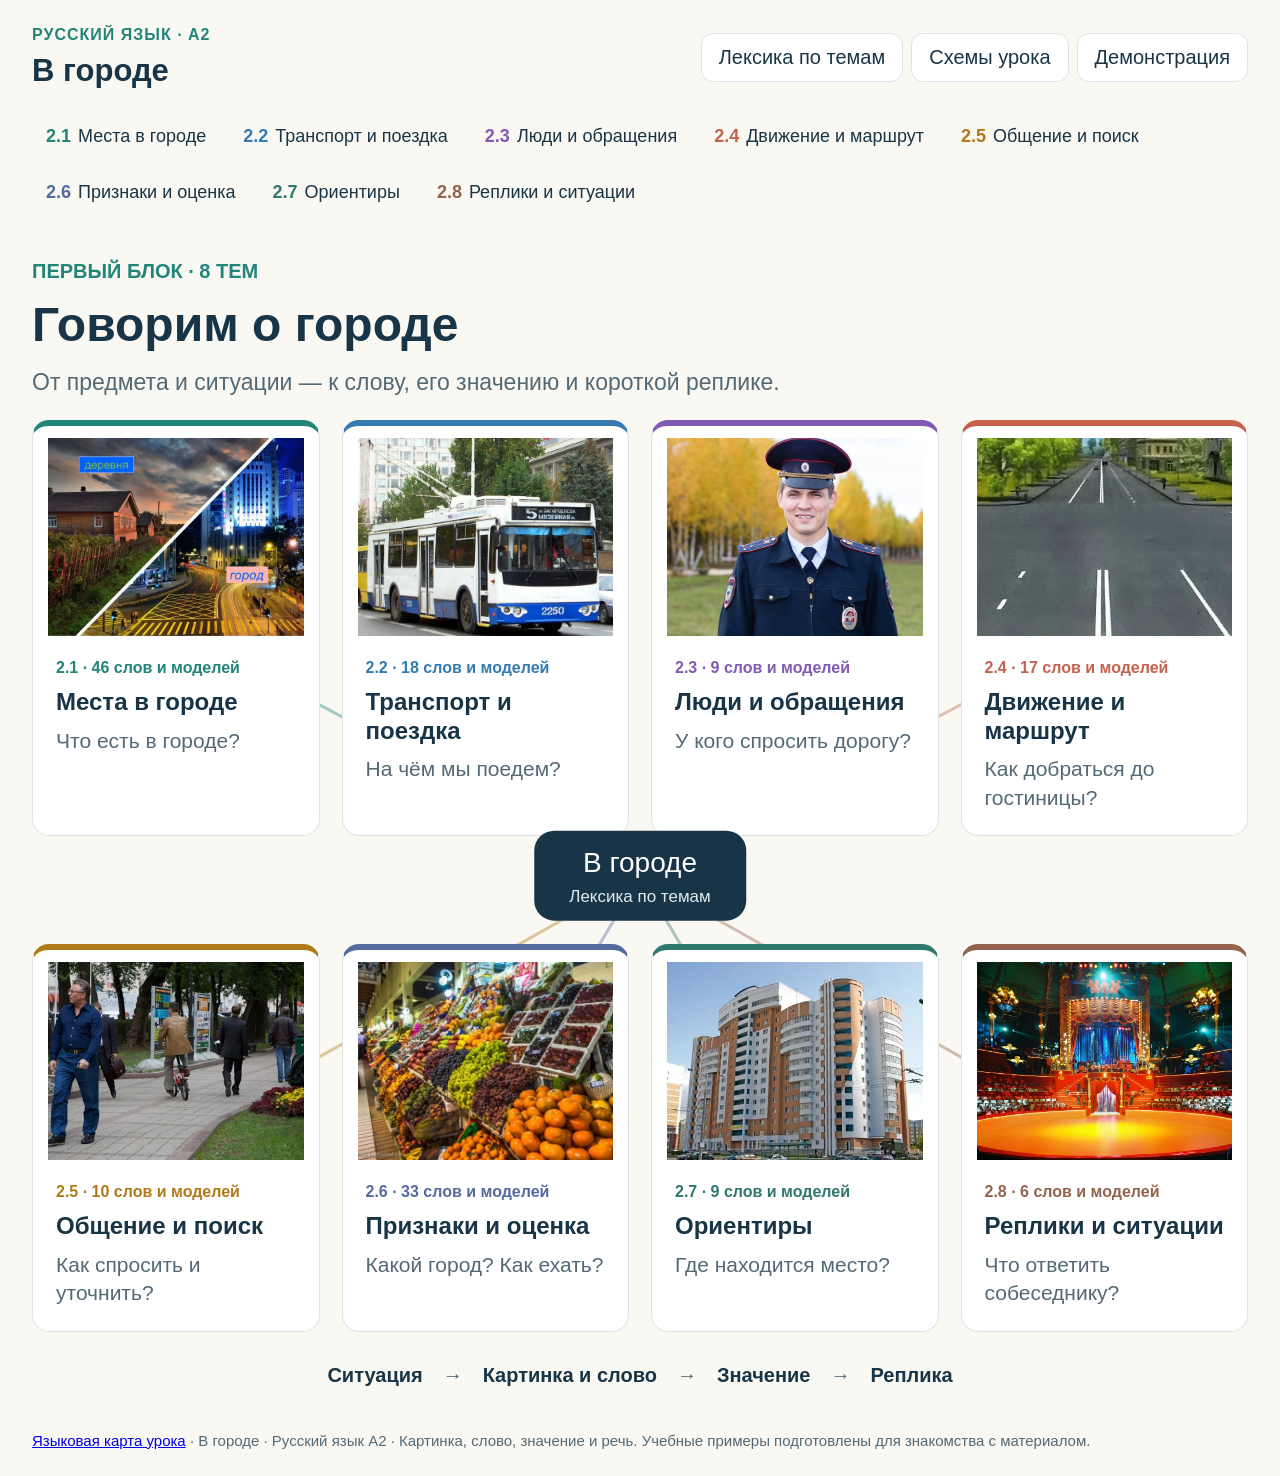
